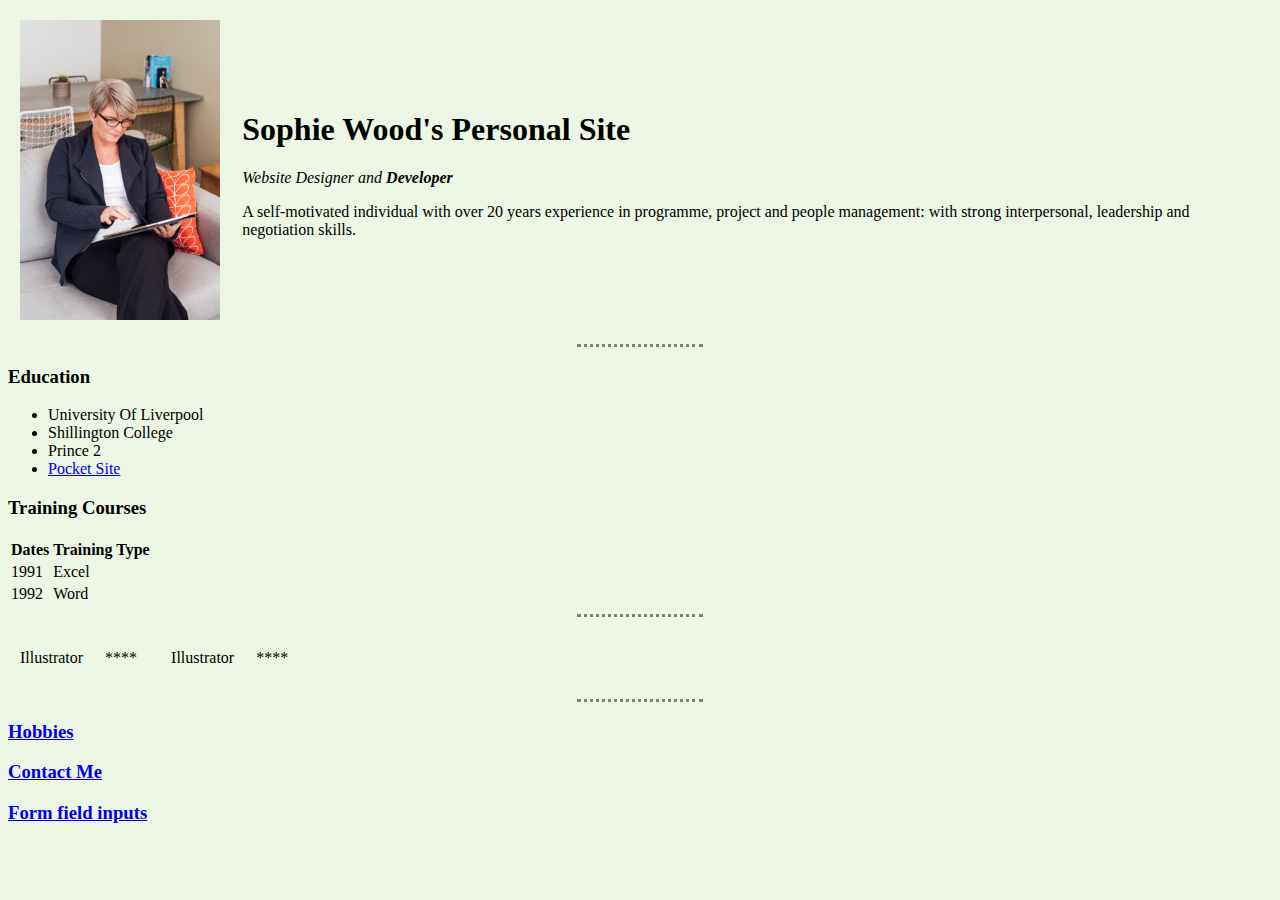
==== index.html @ bc81d832 "Added initial test cv website files" ====
<!DOCTYPE html>
<html lang="en" dir="ltr">

<head>
  <meta charset="utf-8">
  <title>Soph's Personal Site</title>
  <style>
    body {
      background-color: #EDF6E5;
    }

    hr {
      border-style: dotted none none;
      border-width: 3px;
      border-color: grey;
      width: 10%
    }
  </style>
</head>

<body>
  <!--using a table to structure coloum content-->
  <table cellpadding=10>
    <tr>
      <td><img src="images/Pocket-Site-Websites-CBT-Therapist-Hi-Res-124.jpg" alt="" height="300"></td>
      <td>
        <h1>Sophie Wood's Personal Site</h1>
        <p><em>Website Designer and <strong>Developer</strong></em></p>
        <p>A self-motivated individual with over
          20 years experience in programme,
          project and people management:
          with strong interpersonal, leadership
          and negotiation skills.</p>
      </td>
    </tr>
  </table>
  <hr>
  <h3>Education</h3>
  <ul>
    <li>University Of Liverpool</li>
    <li>Shillington College</li>
    <li>Prince 2</li>
    <li><a href="https://pocketsite.co.uk">Pocket Site</a></li>
  </ul>
  <!--This is a comment. Comments are not displayed in the browser-->
  <h3>Training Courses</h3>
  <table>
    <thead>
      <tr>
        <th>Dates</th>
        <th>Training Type</th>
      </tr>
    </thead>
    <tbody>
      <tr>
        <td>1991</td>
        <td>Excel</td>
      </tr>
      <tr>
        <td>1992</td>
        <td>Word</td>
      </tr>
    </tbody>
  </table>
  <hr>
  <table cellpadding="10">
    <tr>
      <td>Illustrator</td>
      <td>****</td>
      <td>
        <table cellpadding="10">
          <tr>
            <td>Illustrator</td>
            <td>****</td>
          </tr>
        </table>
      </td>
    </tr>
  </table>
  <hr>
  <h3><a href="hobbies.html">Hobbies</a></h3>
  <h3><a href="contact.html">Contact Me</a></h3>
  <h3><a href="inputs.html">Form field inputs</a></h3>
</body>

</html>
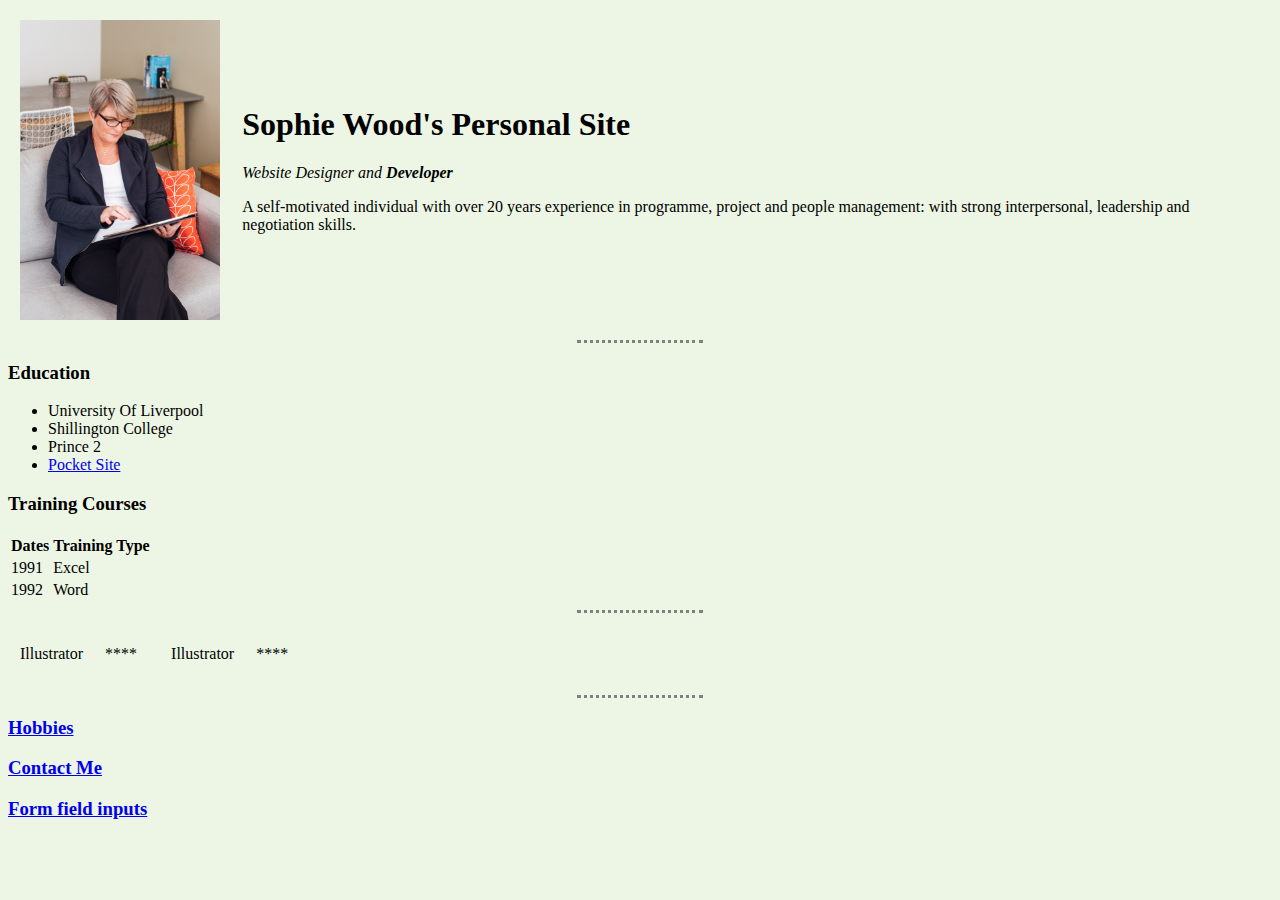
==== commit 360239ca: "Removed HTML doc type reference" ====
--- a/index.html
+++ b/index.html
@@ -1,4 +1,3 @@
-<!DOCTYPE html>
 <html lang="en" dir="ltr">
 
 <head>
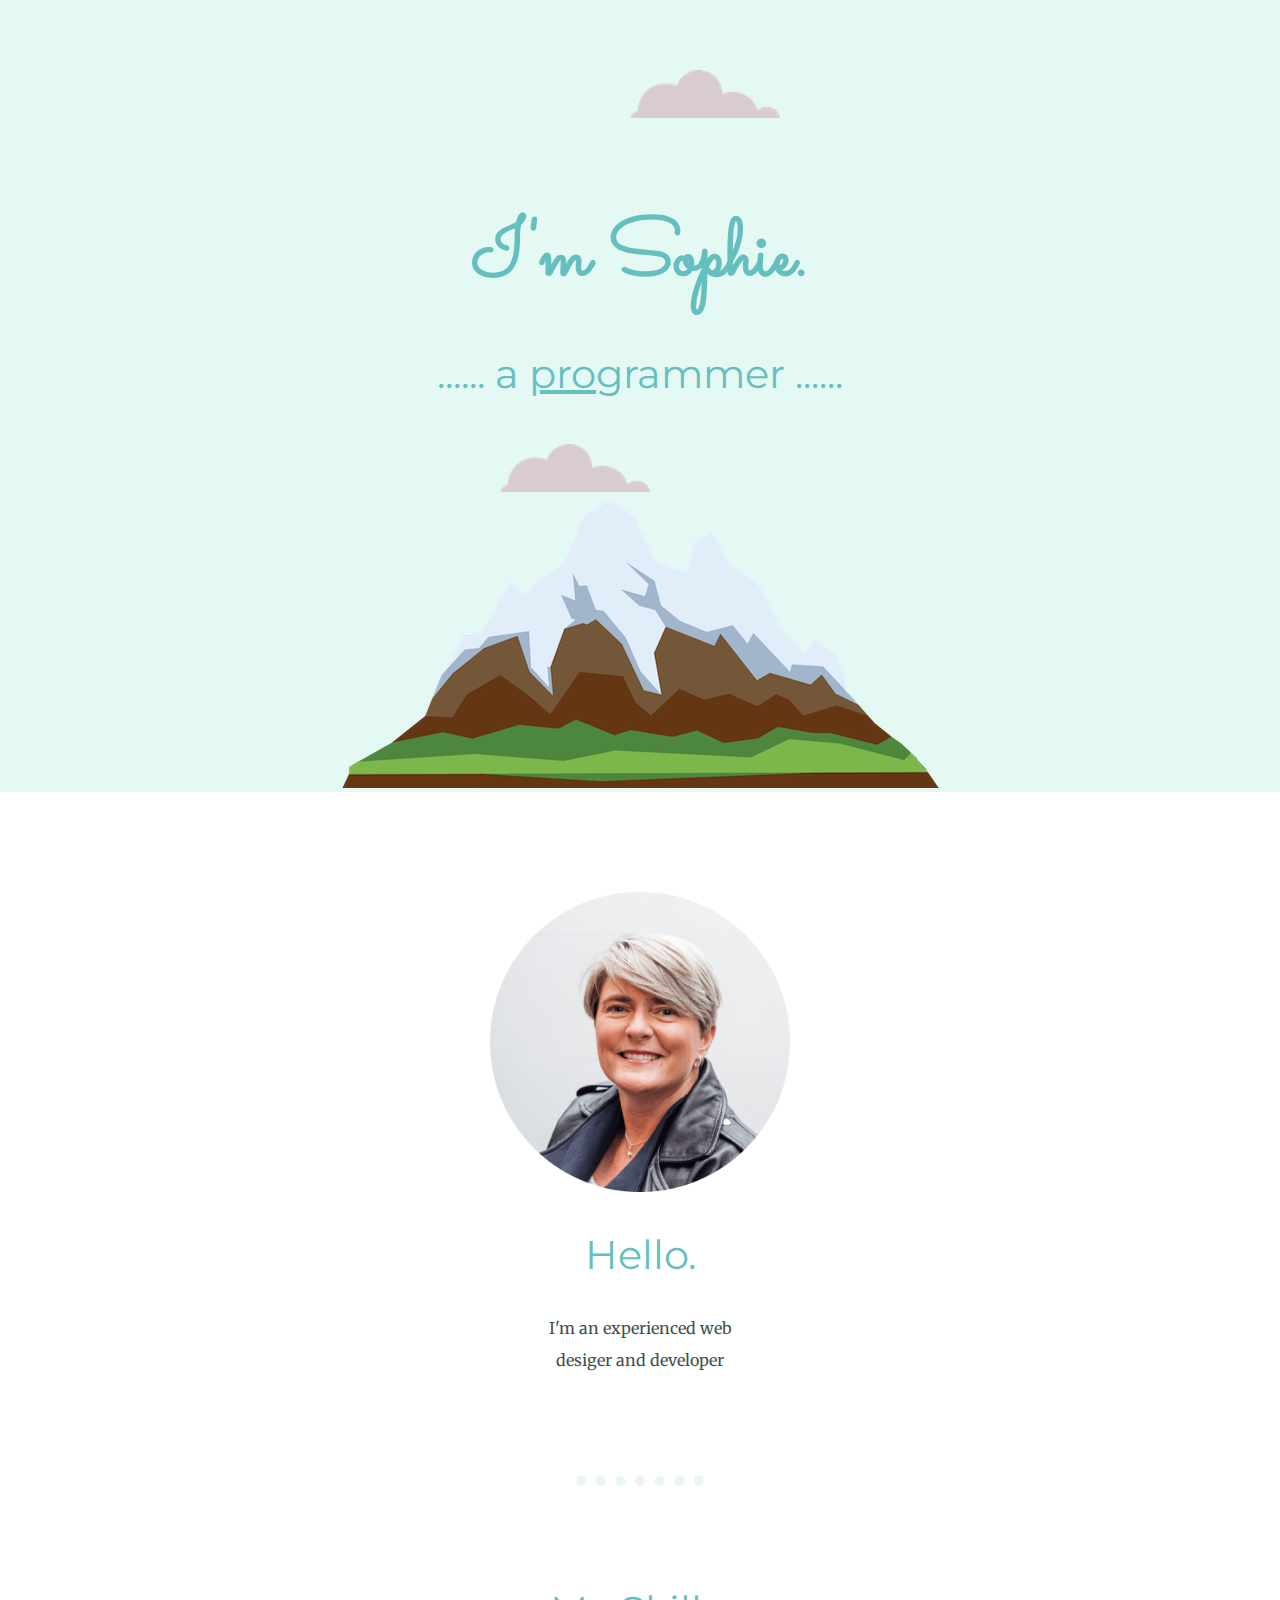
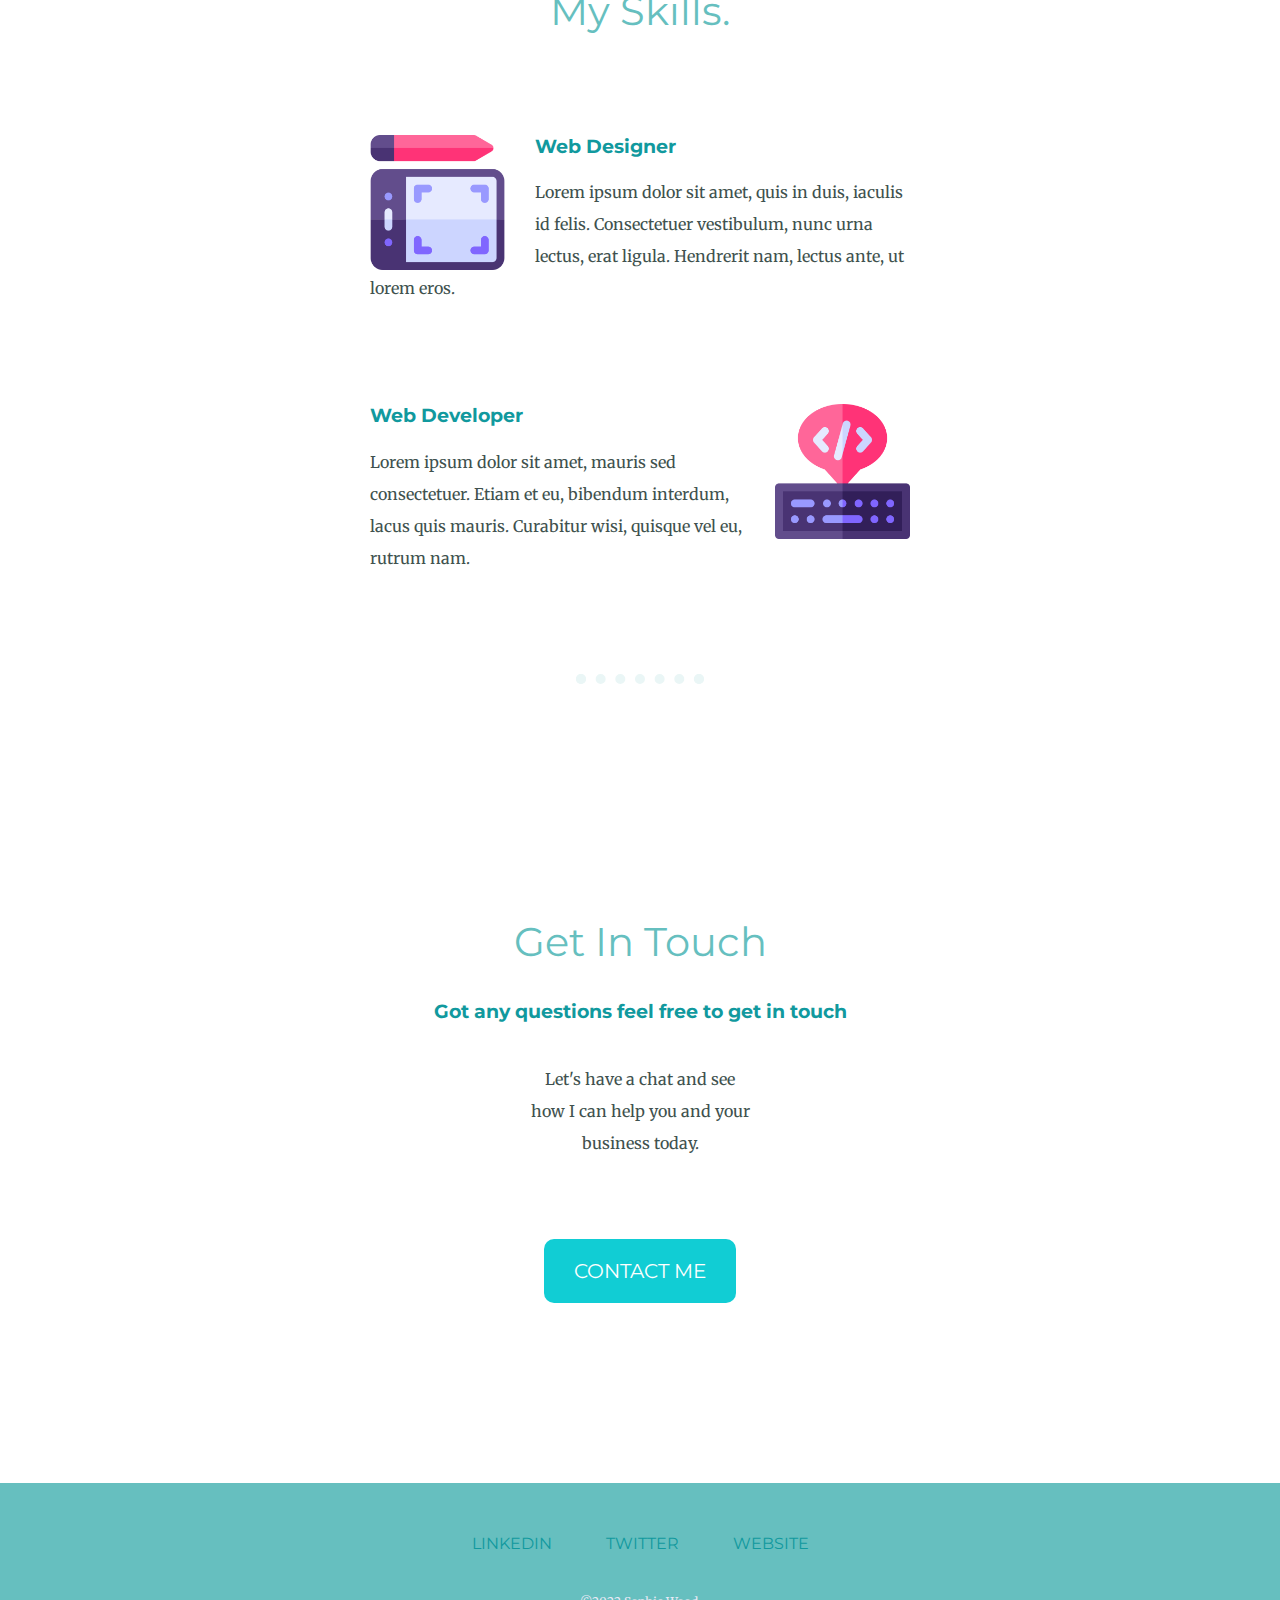
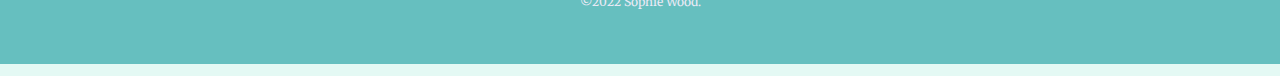
==== commit 66d3f7e7: "new version of site" ====
--- a/index.html
+++ b/index.html
@@ -1,85 +1,66 @@
+<!DOCTYPE html>
 <html lang="en" dir="ltr">
 
 <head>
   <meta charset="utf-8">
-  <title>Soph's Personal Site</title>
-  <style>
-    body {
-      background-color: #EDF6E5;
-    }
-
-    hr {
-      border-style: dotted none none;
-      border-width: 3px;
-      border-color: grey;
-      width: 10%
-    }
-  </style>
+  <title>Sophie Wood</title>
+  <link rel="stylesheet" href="css/styles.css">
+  <link rel="icon" href="favicon.ico">
+  <link rel="preconnect" href="https://fonts.googleapis.com">
+  <link rel="preconnect" href="https://fonts.gstatic.com" crossorigin>
+  <link href="https://fonts.googleapis.com/css2?family=Merriweather&family=Montserrat&family=Sacramento&display=swap" rel="stylesheet">
 </head>
 
 <body>
-  <!--using a table to structure coloum content-->
-  <table cellpadding=10>
-    <tr>
-      <td><img src="images/Pocket-Site-Websites-CBT-Therapist-Hi-Res-124.jpg" alt="" height="300"></td>
-      <td>
-        <h1>Sophie Wood's Personal Site</h1>
-        <p><em>Website Designer and <strong>Developer</strong></em></p>
-        <p>A self-motivated individual with over
-          20 years experience in programme,
-          project and people management:
-          with strong interpersonal, leadership
-          and negotiation skills.</p>
-      </td>
-    </tr>
-  </table>
-  <hr>
-  <h3>Education</h3>
-  <ul>
-    <li>University Of Liverpool</li>
-    <li>Shillington College</li>
-    <li>Prince 2</li>
-    <li><a href="https://pocketsite.co.uk">Pocket Site</a></li>
-  </ul>
-  <!--This is a comment. Comments are not displayed in the browser-->
-  <h3>Training Courses</h3>
-  <table>
-    <thead>
-      <tr>
-        <th>Dates</th>
-        <th>Training Type</th>
-      </tr>
-    </thead>
-    <tbody>
-      <tr>
-        <td>1991</td>
-        <td>Excel</td>
-      </tr>
-      <tr>
-        <td>1992</td>
-        <td>Word</td>
-      </tr>
-    </tbody>
-  </table>
-  <hr>
-  <table cellpadding="10">
-    <tr>
-      <td>Illustrator</td>
-      <td>****</td>
-      <td>
-        <table cellpadding="10">
-          <tr>
-            <td>Illustrator</td>
-            <td>****</td>
-          </tr>
-        </table>
-      </td>
-    </tr>
-  </table>
-  <hr>
-  <h3><a href="hobbies.html">Hobbies</a></h3>
-  <h3><a href="contact.html">Contact Me</a></h3>
-  <h3><a href="inputs.html">Form field inputs</a></h3>
+  <div class="top-container">
+    <img class="top-cloud" src="images/cloud.png" alt="cloud-image">
+    <h1>I'm Sophie.</h1>
+    <h2>...... a <span class="pro">pro</span>grammer ......</h2>
+    <img class="bottom-cloud" src="images/cloud.png" alt="cloud-image">
+    <img class="mountains" src="images/mountain.png" alt="mountain-image">
+
+  </div>
+
+  <div class="middle-container">
+    <div class="profile">
+      <img class="sophie" src="images/Asset 1750px Med.png" alt="image of sophie">
+      <h2>Hello.</h2>
+      <p class="intro">I'm an experienced web desiger and developer</p>
+    </div>
+    <hr>
+    <div class="skills">
+      <h2>My Skills.</h2>
+      <div class="skill-row">
+        <img class="tablet-img" src="images/graphic-tablet.png" alt="web design image">
+        <h3>Web Designer</h3>
+        <p>Lorem ipsum dolor sit amet, quis in duis, iaculis id felis. Consectetuer vestibulum, nunc urna lectus, erat ligula. Hendrerit nam, lectus ante, ut lorem eros.</p>
+      </div>
+      <div class="skill-row">
+        <img class="programming-img" src="images/programming.png" alt="programming image">
+        <h3>Web Developer</h3>
+        <p>Lorem ipsum dolor sit amet, mauris sed consectetuer. Etiam et eu, bibendum interdum, lacus quis mauris. Curabitur wisi, quisque vel eu, rutrum nam.</p>
+      </div>
+    </div>
+    <hr>
+    <div class="contact-me">
+      <h2>Get In Touch</h2>
+      <h3>Got any questions feel free to get in touch</h3>
+      <p class="contact-message">Let's have a chat and see how I can help you and your business today.</p>
+      <div class="button-margin">
+        <a class="btn" href="mailto:name@email.com">CONTACT ME</a>
+      </div>
+
+    </div>
+  </div>
+
+
+  <div class="bottom-container">
+    <a href="https://www.linkedin.com/">LinkedIn</a>
+    <a href="https://twitter.com/">Twitter</a>
+    <a href="https://www.appbrewery.co/">Website</a>
+    <p class="copyright">©2022 Sophie Wood.</p>
+  </div>
+
 </body>
 
 </html>
--- a/css/styles.css
+++ b/css/styles.css
@@ -0,0 +1,145 @@
+body {
+  color: #40514E;
+  margin: 50px 0 0 0;
+  text-align: center;
+  background-color: #E4F9F4;
+  font-family: 'Merriweather', sans-serif;
+}
+
+p {
+  line-height: 2;
+}
+
+h1 {
+  color: #66BFBF;
+  margin: 50px auto 0 auto;
+  font-size: 5em;
+  font-family: 'Sacramento', cursive;
+}
+
+h2 {
+  color: #66BFBF;
+  font-weight: normal;
+  font-size: 2.5rem;
+  font-family: 'Montserrat', sans-serif;
+}
+
+h3 {
+  color: #11999E;
+  font-family: 'Montserrat', sans-serif;
+}
+
+hr {
+  margin: 100px auto;
+  border: 10px dotted #EAF6F6;
+  border-bottom: none;
+  width: 10%;
+}
+
+a {
+  margin: 25px;
+  color: #11999E;
+  font-family: 'Montserrat', sans-serif;
+  text-transform: uppercase;
+  text-decoration: none;
+}
+
+a:hover {
+  color: #EAEAF6;
+}
+
+.skill-row {
+  width: 50%;
+  margin: 100px auto;
+  text-align: left;
+}
+
+.sophie {
+  width: 300px;
+}
+
+.intro {
+  width: 20%;
+  margin: auto;
+}
+
+.tablet-img {
+  width: 25%;
+  margin-right: 30px;
+  float: left;
+}
+
+.programming-img {
+  width: 25%;
+  margin-left: 30px;
+  float: right;
+}
+
+.top-container {
+  padding-top: 100px;
+  position: relative;
+}
+
+.top-cloud {
+  position: absolute;
+  right: 500px;
+  top: 20px;
+}
+
+.bottom-cloud {
+  position: absolute;
+  left: 500px;
+  bottom: 300px;
+}
+
+.pro {
+  text-decoration: underline;
+}
+
+.middle-container {
+  background-color: #ffffff;
+  padding: 100px;
+}
+
+.contact-me {
+  padding: 100px;
+  background-color: #ffffff;
+}
+
+.bottom-container {
+  padding-top: 50px;
+  background-color: #66BFBF;
+}
+
+.button-margin {
+  margin-top: 100px;
+}
+
+.contact-message {
+  width: 25%;
+  margin: 40px auto 35px;
+}
+
+.btn {
+  -webkit-border-radius: 10;
+  -moz-border-radius: 10;
+  border-radius: 10px;
+  font-family: 'Montserrat', sans-serif;
+  color: #ffffff;
+  font-size: 20px;
+  background: #11cdd4;
+  padding: 20px 30px 20px 30px;
+  text-decoration: none;
+}
+
+.btn:hover {
+  background: #2bc4ad;
+  text-decoration: none;
+}
+
+.copyright {
+  color: #EAEAF6;
+  font-size: 0.75rem;
+  padding-top: 25px;
+  padding-bottom: 50px;
+}
